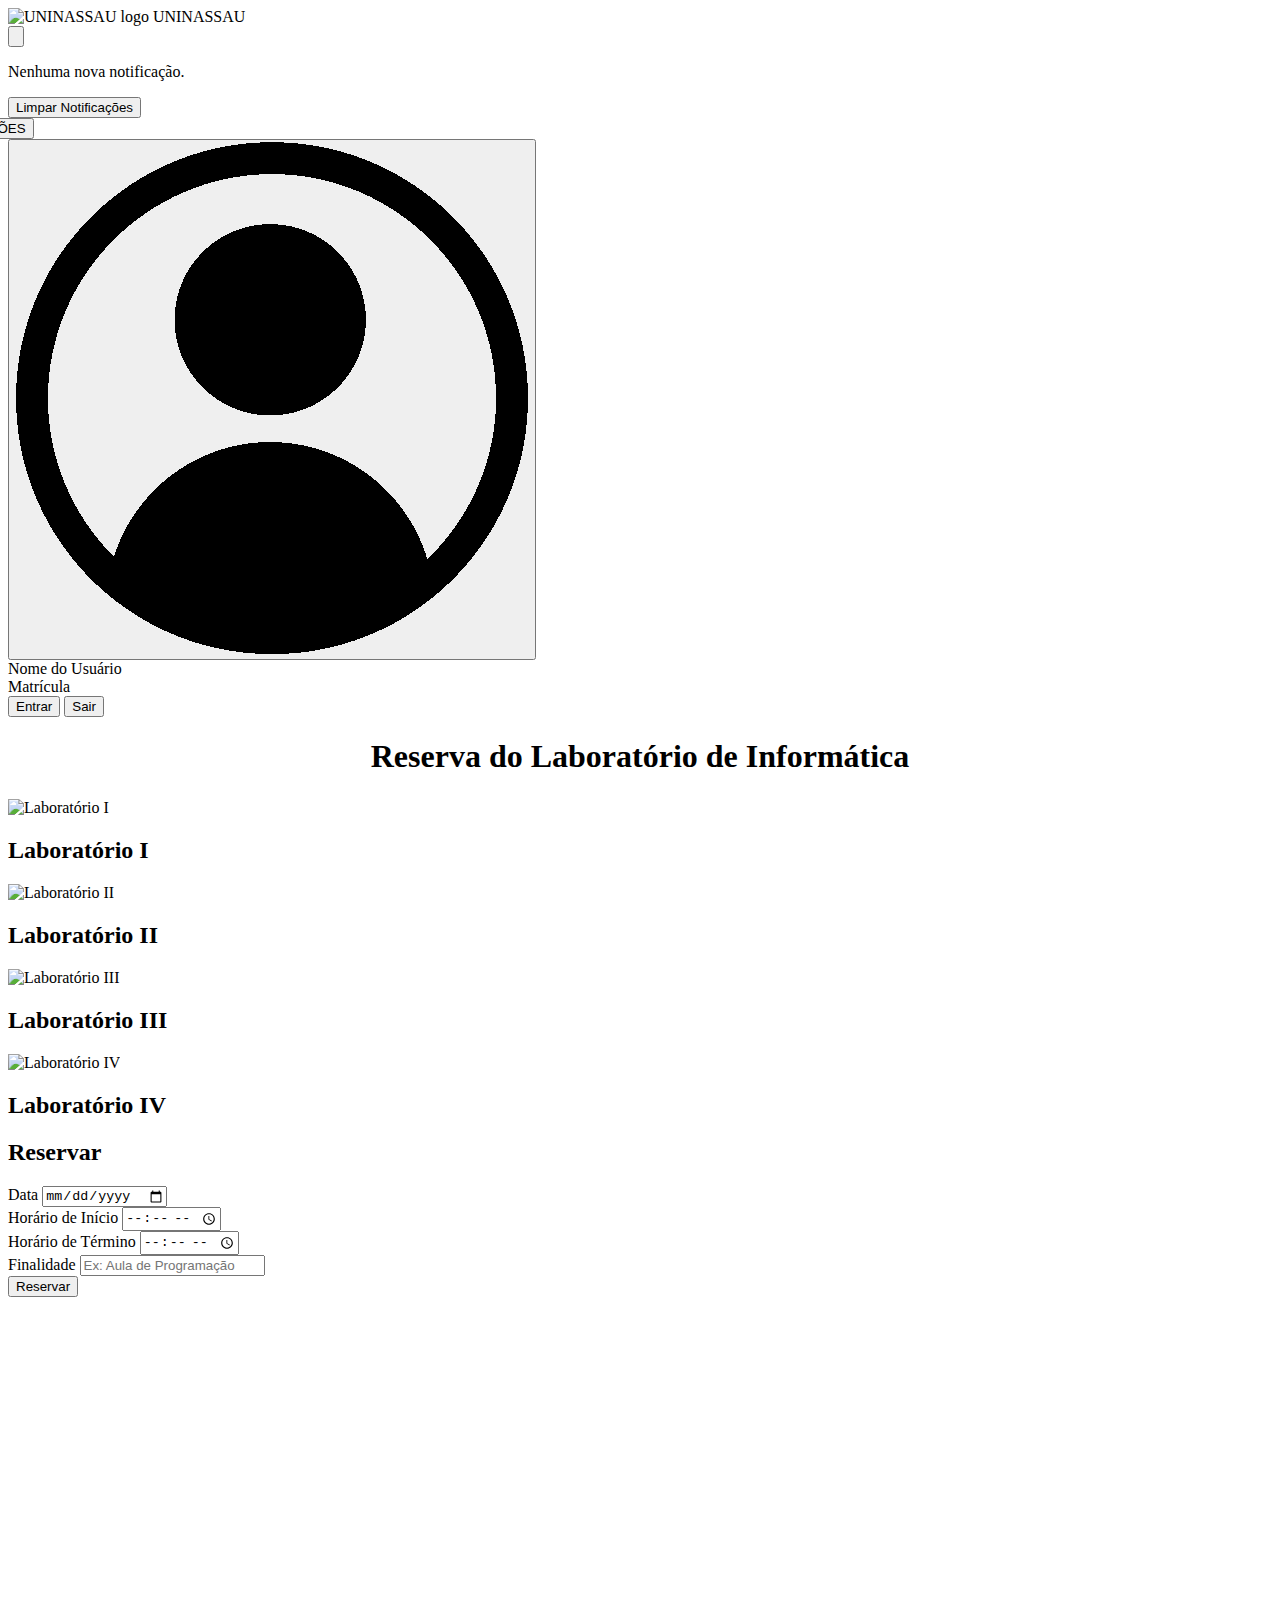
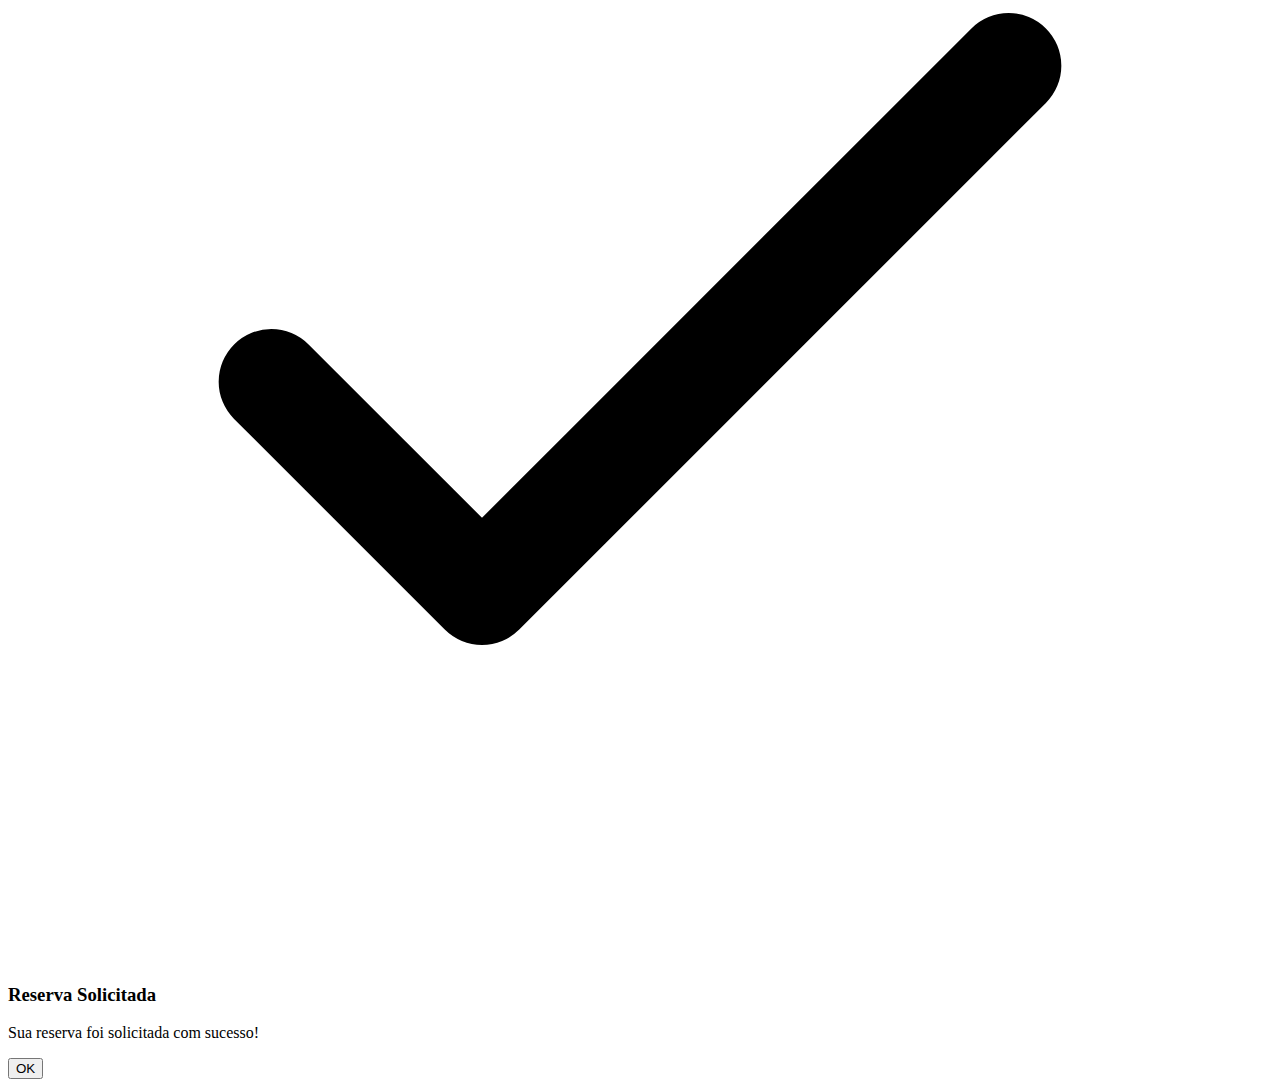
==== home/home.html @ 062c2879 "Add files via upload" ====
<!DOCTYPE html>
<html lang="pt-br">

<head>
    <meta charset="UTF-8">
    <meta name="viewport" content="width=device-width, initial-scale=1.0">
    <title>RESERVA LABORATÓRIO DE INFORMÁTICA</title>
    <link rel="shortcut icon" href="https://logo.uninassau.edu.br/img/svg/favicon_uninassau.svg" type="icon">
    <link href="https://cdn.jsdelivr.net/npm/tailwindcss@2.2.19/dist/tailwind.min.css" rel="stylesheet">
    <link rel="stylesheet" href="./home.css">
</head>

<body class="min-h-screen bg-gray-50">
    <header class="bg-white shadow">
        <div class="max-w-7xl mx-auto px-4 sm:px-6 lg:px-8 py-4 flex items-center justify-between flex-wrap">
            <!-- Logo, Nome e Notificação -->
            <div class="flex items-center space-x-4">
                <img src="https://logo.uninassau.edu.br/img/svg/favicon_uninassau.svg" alt="UNINASSAU logo"
                    class="h-10 w-auto">
                <span class="text-xl font-bold">UNINASSAU</span>
                <!-- Símbolo de Notificação -->
                <div class="relative">
                    <button id="notification-button" class="relative text-gray-700 focus:outline-none">
                        <svg xmlns="http://www.w3.org/2000/svg" class="h-7 w-7" fill="none" viewBox="0 0 24 24"
                            stroke="currentColor">
                            <path stroke-linecap="round" stroke-linejoin="round" stroke-width="2"
                                d="M15 17h5l-1.405-1.405A2.032 2.032 0 0118 14.158V11a6.002 6.002 0 00-4-5.659V4a2 2 0 10-4 0v1.341C7.67 7.165 6 9.388 6 12v2.159c0 .538-.214 1.055-.595 1.437L4 17h5m0 0v1a3 3 0 006 0v-1m-6 0h6" />
                        </svg>
                        <!-- Contador de notificações -->
                        <span id="notification-count"
                            class="absolute top-0 right-0 inline-flex items-center justify-center px-1 py-0 text-xs leading-none text-white bg-red-600 rounded-full"></span>
                    </button>
                    <!-- Menu de Notificações -->
                    <div id="notification-menu"
                        class="absolute right-0 mt-2 w-56 bg-white border border-gray-300 rounded-lg shadow-lg hidden">
                        <div class="p-4">
                            <div id="notifications-list" class="text-gray-700">
                                <p>Nenhuma nova notificação.</p>
                            </div>
                            <button id="clear-notifications"
                                class="w-full mt-2 bg-red-500 text-white py-1 px-1 rounded-lg hover:bg-red-700">Limpar
                                Notificações</button>
                        </div>
                    </div>
                </div>
            </div>
            <!-- Navegação -->
            <nav class="flex flex-wrap space-x-4 md:space-x-8 mt-4 md:mt-0" id="nav-menu">
                <button class="font-medium text-blue-600 border-b-2 border-blue-600 pb-2">RESERVAR</button>
                <button class="font-medium text-gray-500 hover:text-blue-600 transition-colors">SOLICITAÇÕES</button>
                <button id="btn-pedidos"
                    class="font-medium text-gray-500 hover:text-blue-600 transition-colors">PEDIDOS</button>
            </nav>
            <!-- Perfil do Usuário -->
            <div class="relative">
                <button id="profile-button" class="flex items-center space-x-2 text-gray-700">
                    <img src="./img/log.png" alt="Profile Icon" class="h-10 w-10 rounded-full">
                </button>
                <!-- Menu Suspenso -->
                <div id="profile-menu"
                    class="absolute right-0 mt-2 w-max bg-white border border-gray-300 rounded-lg shadow-lg hidden">
                    <div class="px-4 py-2 text-gray-800">
                        <div id="user-name" class="font-medium text-base md:text-lg">Nome do Usuário</div>
                        <div id="user-matricula" class="text-sm text-gray-500">Matrícula</div>
                    </div>
                    <button id="login-button"
                        class="w-full text-left px-4 py-2 text-red-600 hover:bg-gray-100">Entrar</button>
                    <button id="logout-button"
                        class="w-full text-left px-4 py-2 text-red-600 hover:bg-gray-100">Sair</button>
                </div>
            </div>
        </div>
    </header>

    <main class="max-w-7xl mx-auto px-4 sm:px-6 lg:px-8 py-8" id="main-content">
        <!-- Conteúdo principal aqui -->
    </main>

    <script src="./home.js"></script>
</body>

</html>
---- home/home.css ----
h1 {
    text-align: center;
    margin-bottom: 1.5rem;
}

#nav-menu {
    margin-left: -180px;
    /* Ajuste o valor conforme necessário */
}

@media (max-width: 720px) {
    #nav-menu {
        margin-left: 0px;
        /* Ajuste o valor conforme necessário */
    }

    .centralizar {
        margin-left: auto;
        margin-right: auto;
        width: fit-content;
        /* Ajusta a largura ao conteúdo */
    }
}
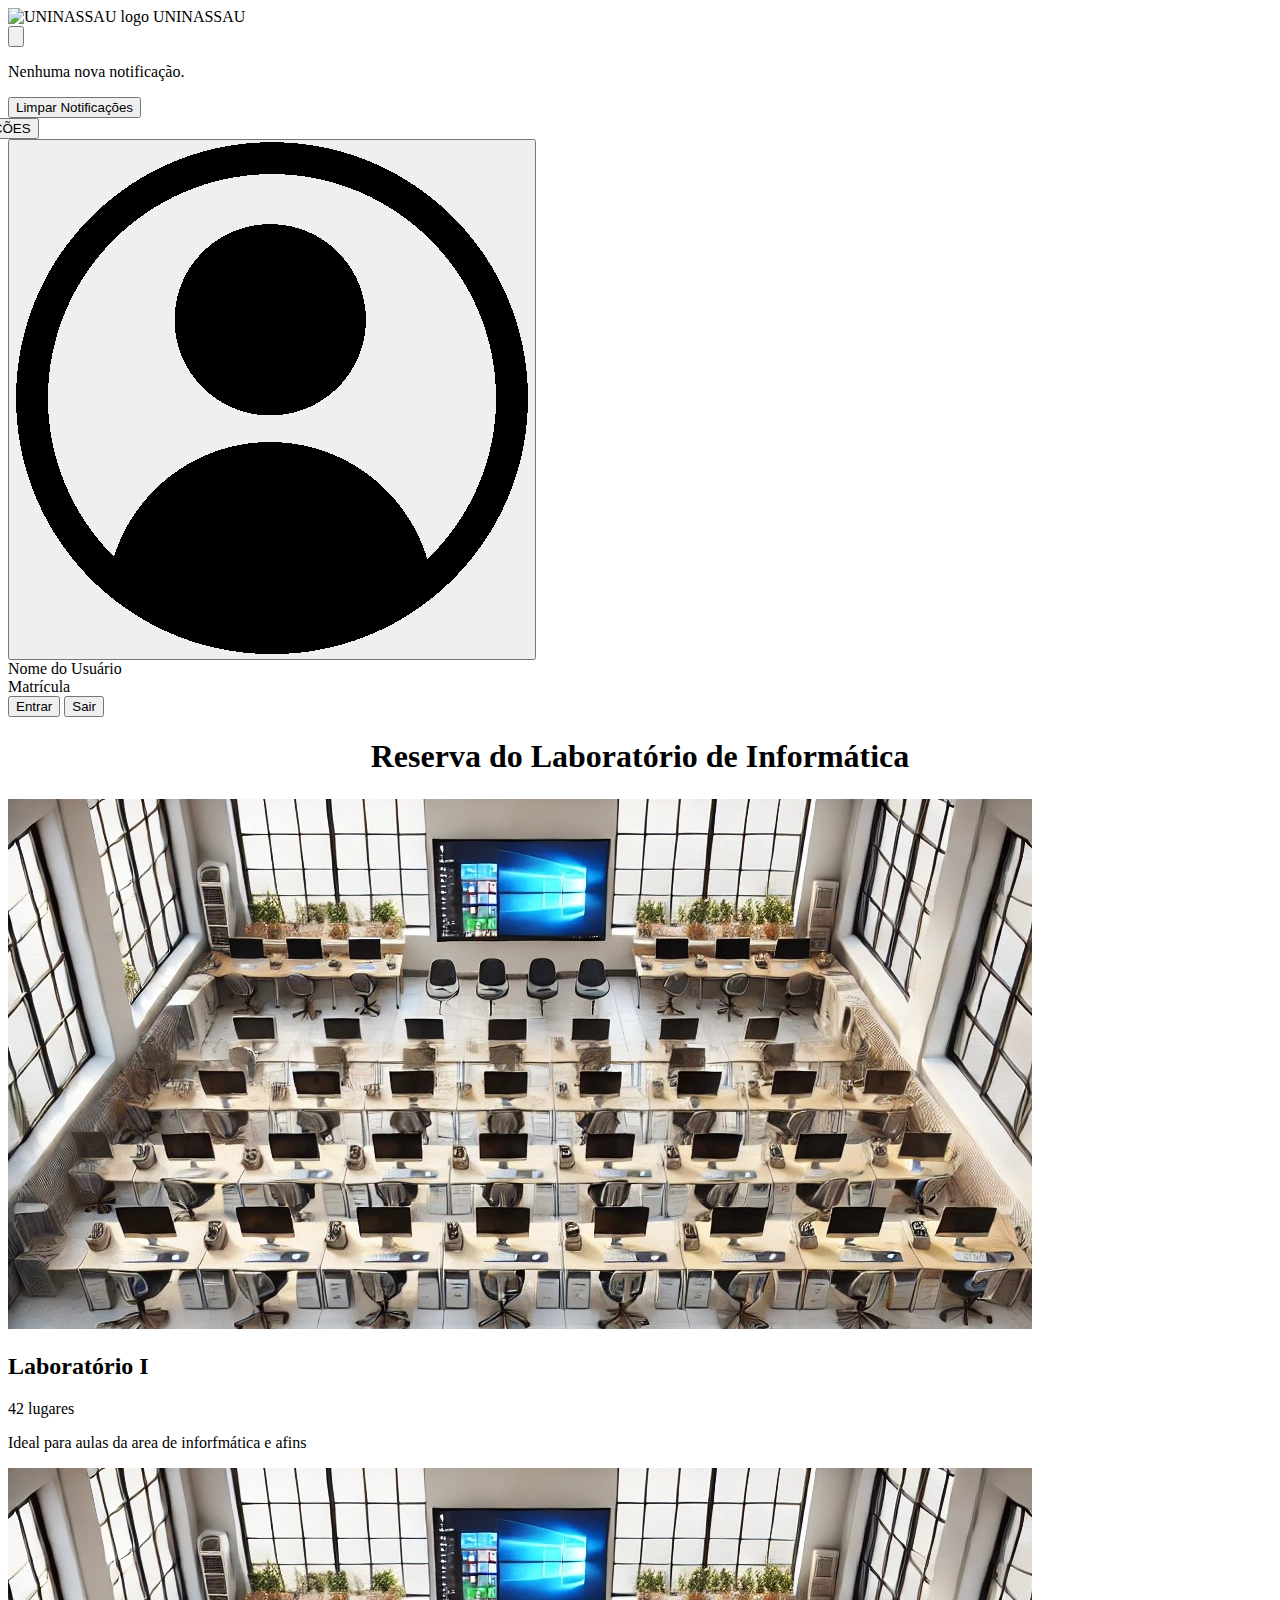
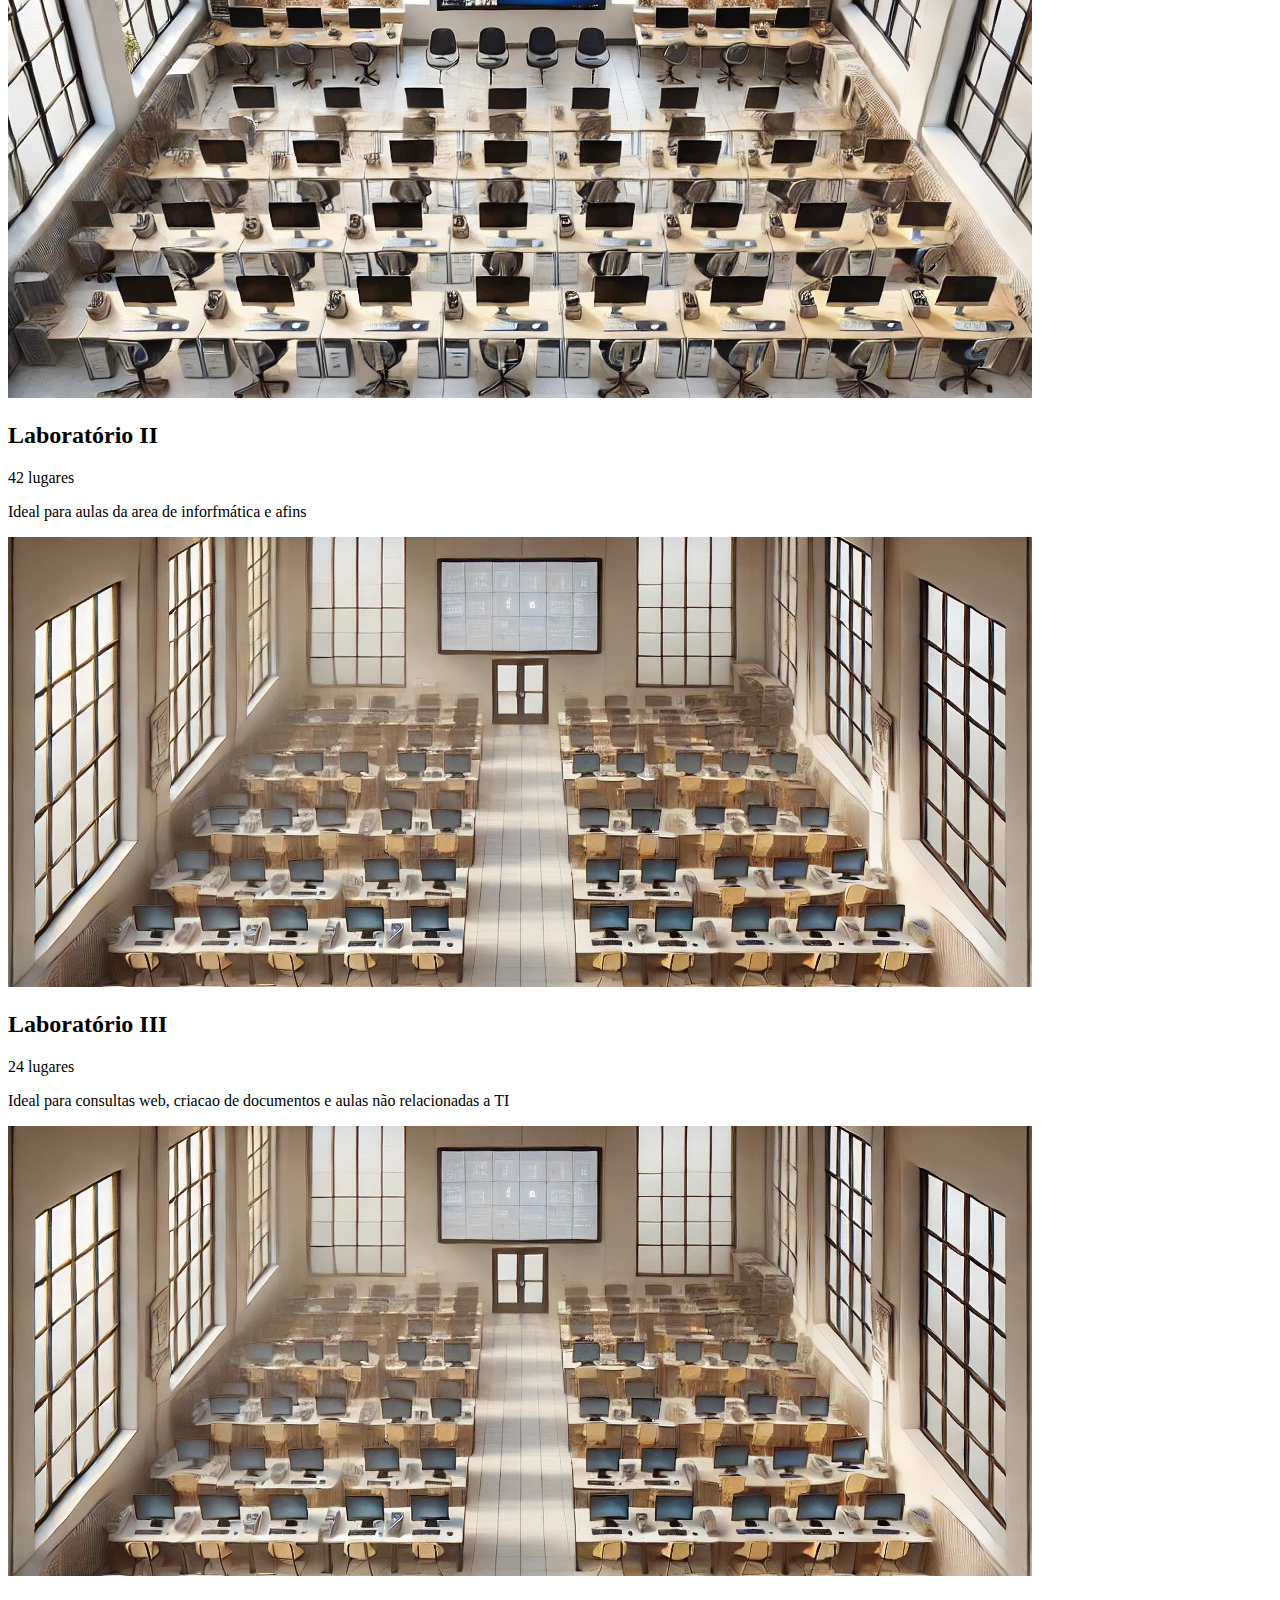
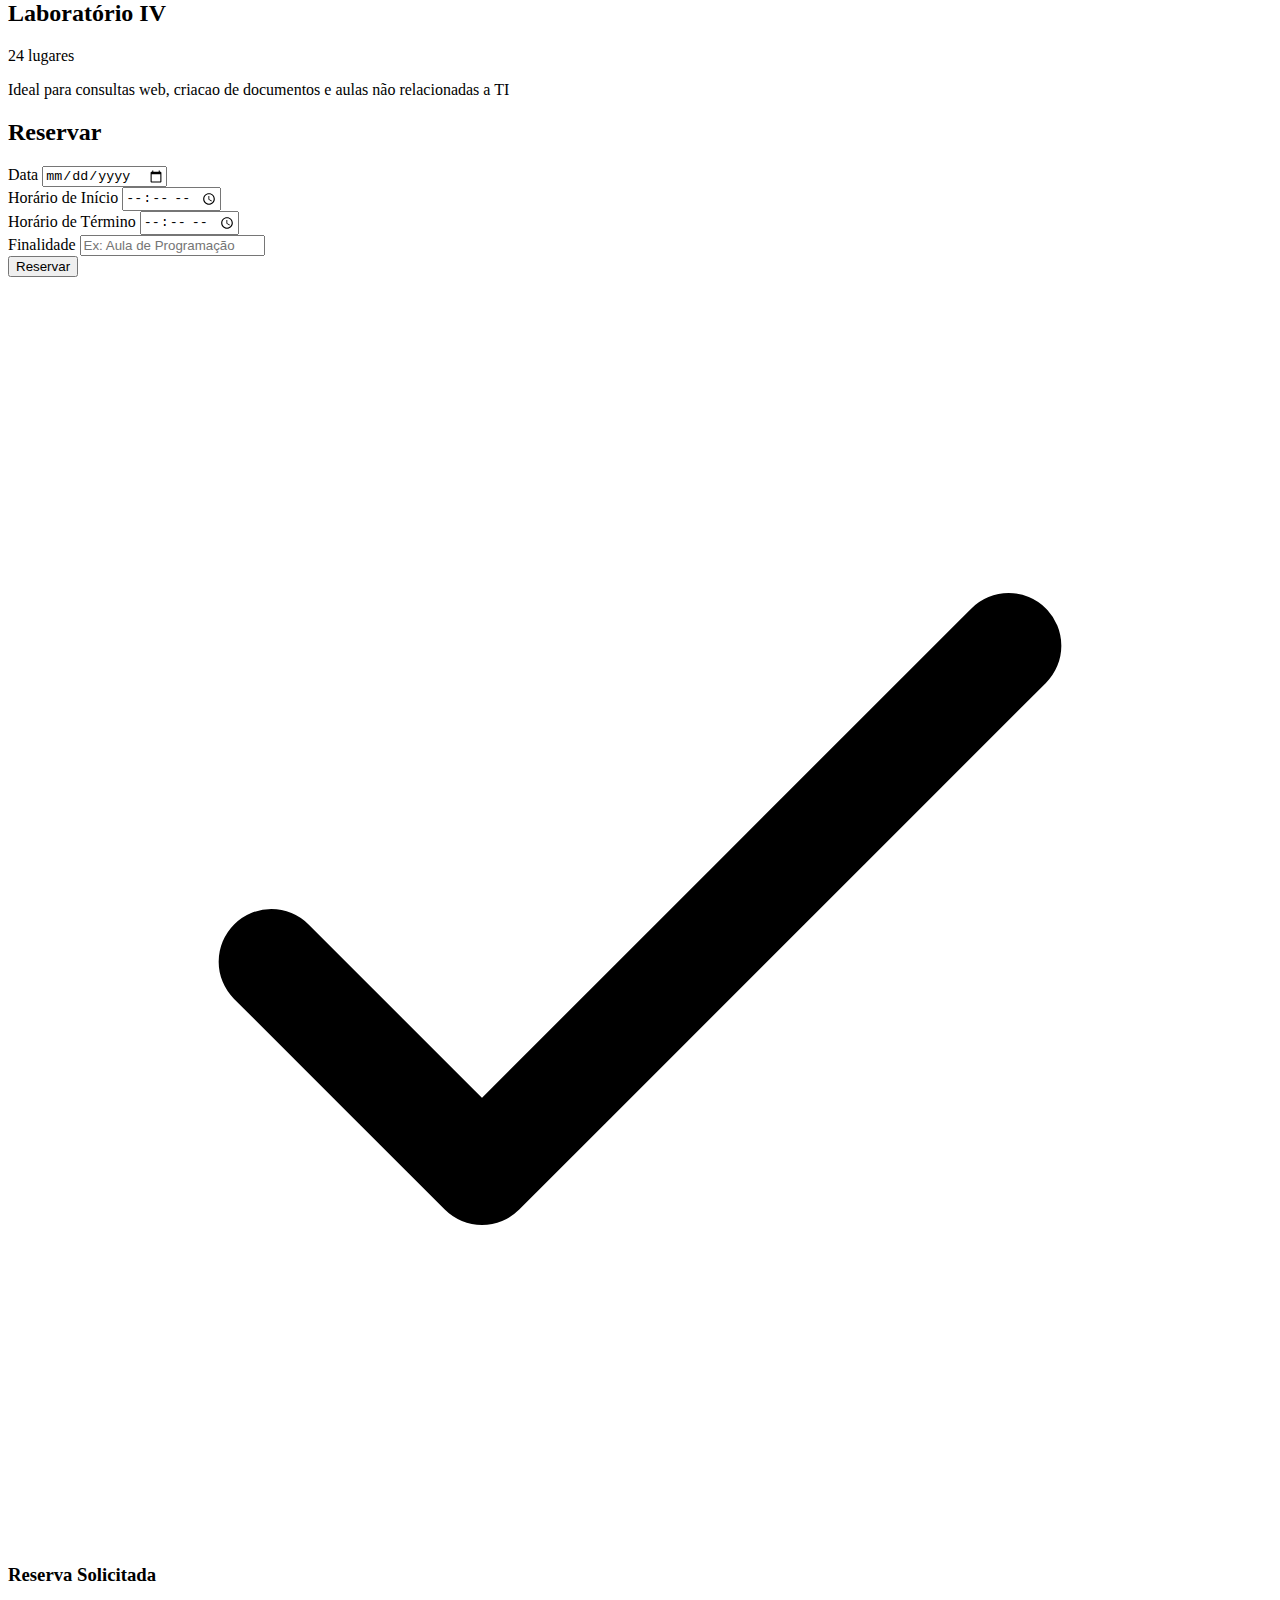
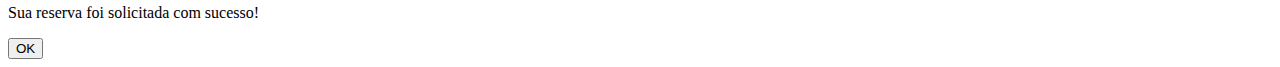
==== commit a0e6a4ea: "Add files via upload" ====
--- a/home/home.html
+++ b/home/home.html
@@ -1,5 +1,5 @@
 <!DOCTYPE html>
-<html lang="pt-br">
+<html lang="pt-BR" data-theme="light">
 
 <head>
     <meta charset="UTF-8">
@@ -7,6 +7,7 @@
     <title>RESERVA LABORATÓRIO DE INFORMÁTICA</title>
     <link rel="shortcut icon" href="https://logo.uninassau.edu.br/img/svg/favicon_uninassau.svg" type="icon">
     <link href="https://cdn.jsdelivr.net/npm/tailwindcss@2.2.19/dist/tailwind.min.css" rel="stylesheet">
+    <link rel="stylesheet" href="https://cdn.jsdelivr.net/npm/bootstrap-icons@1.11.3/font/bootstrap-icons.min.css">
     <link rel="stylesheet" href="./home.css">
 </head>
 
--- a/home/home.css
+++ b/home/home.css
@@ -4,11 +4,11 @@
 }
 
 #nav-menu {
-    margin-left: -180px;
+    margin-left: -175px;
     /* Ajuste o valor conforme necessário */
 }
 
-@media (max-width: 720px) {
+@media (max-width: 728px) {
     #nav-menu {
         margin-left: 0px;
         /* Ajuste o valor conforme necessário */
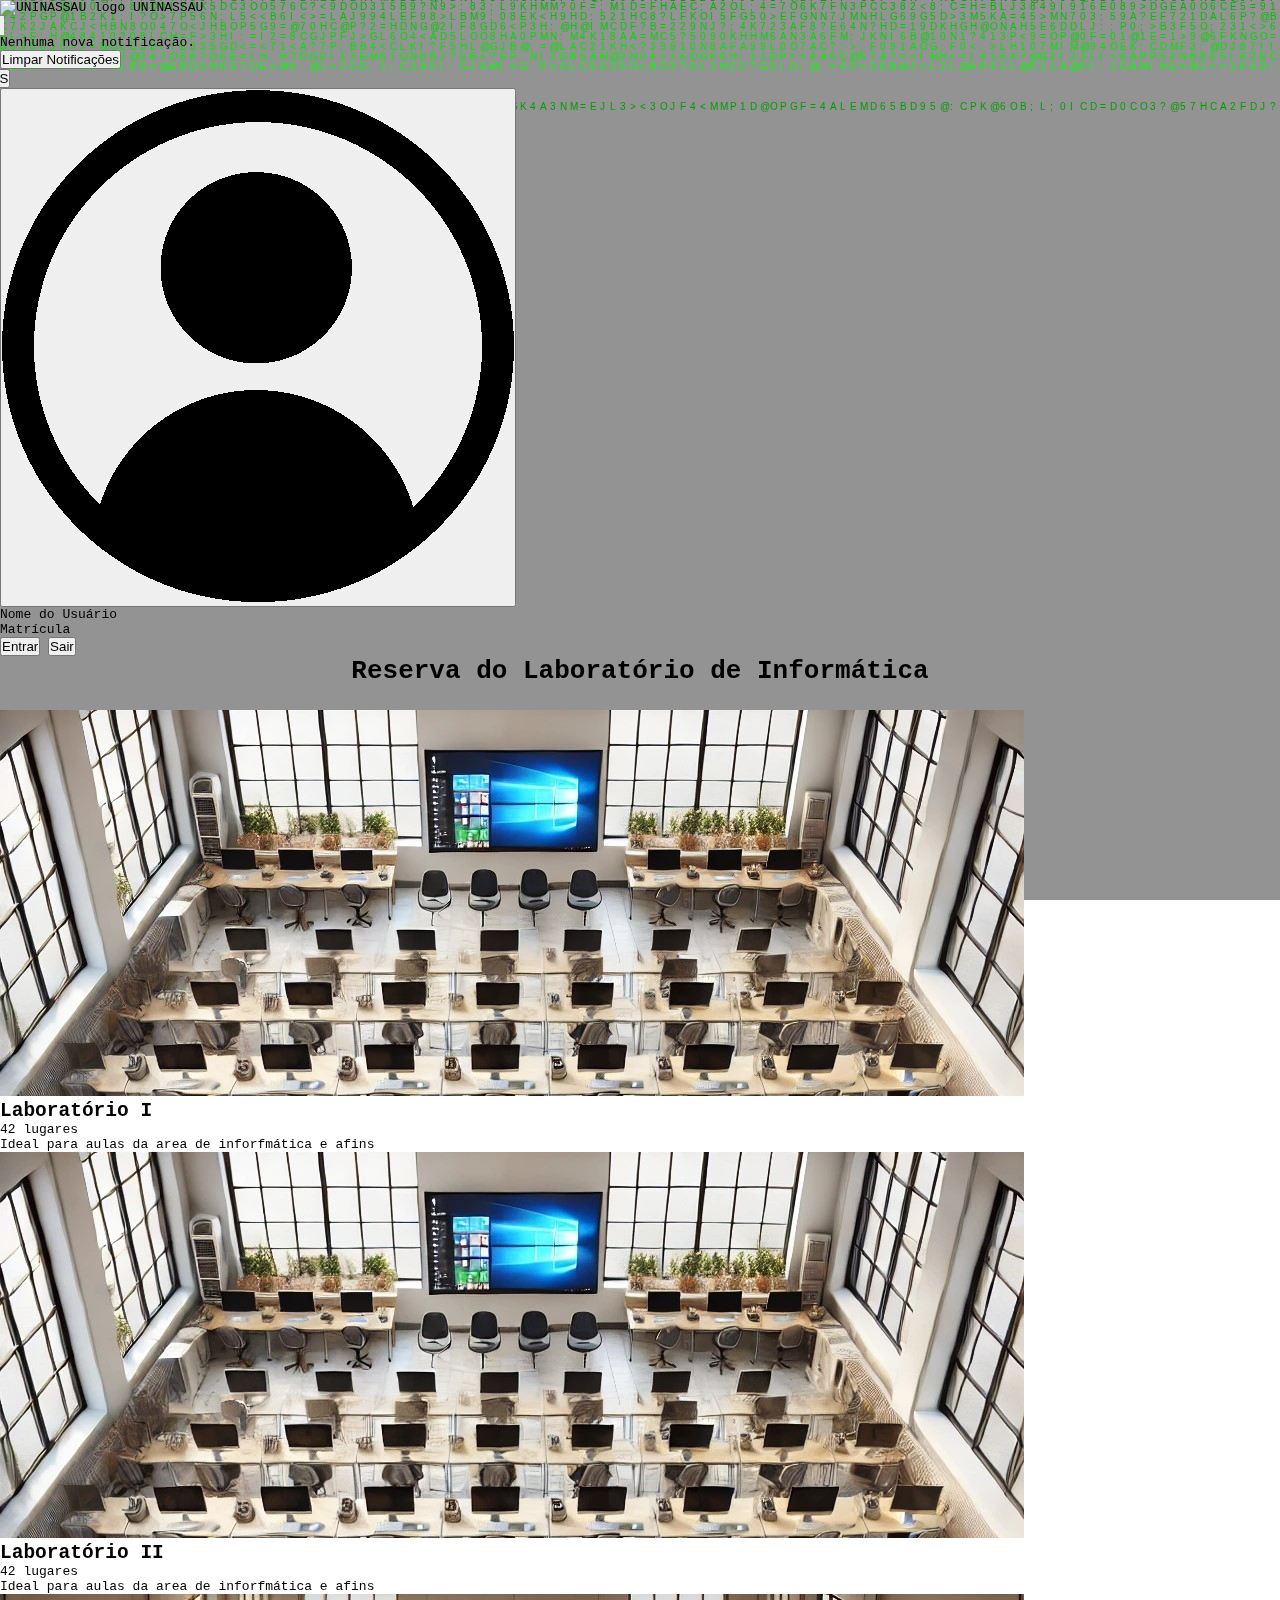
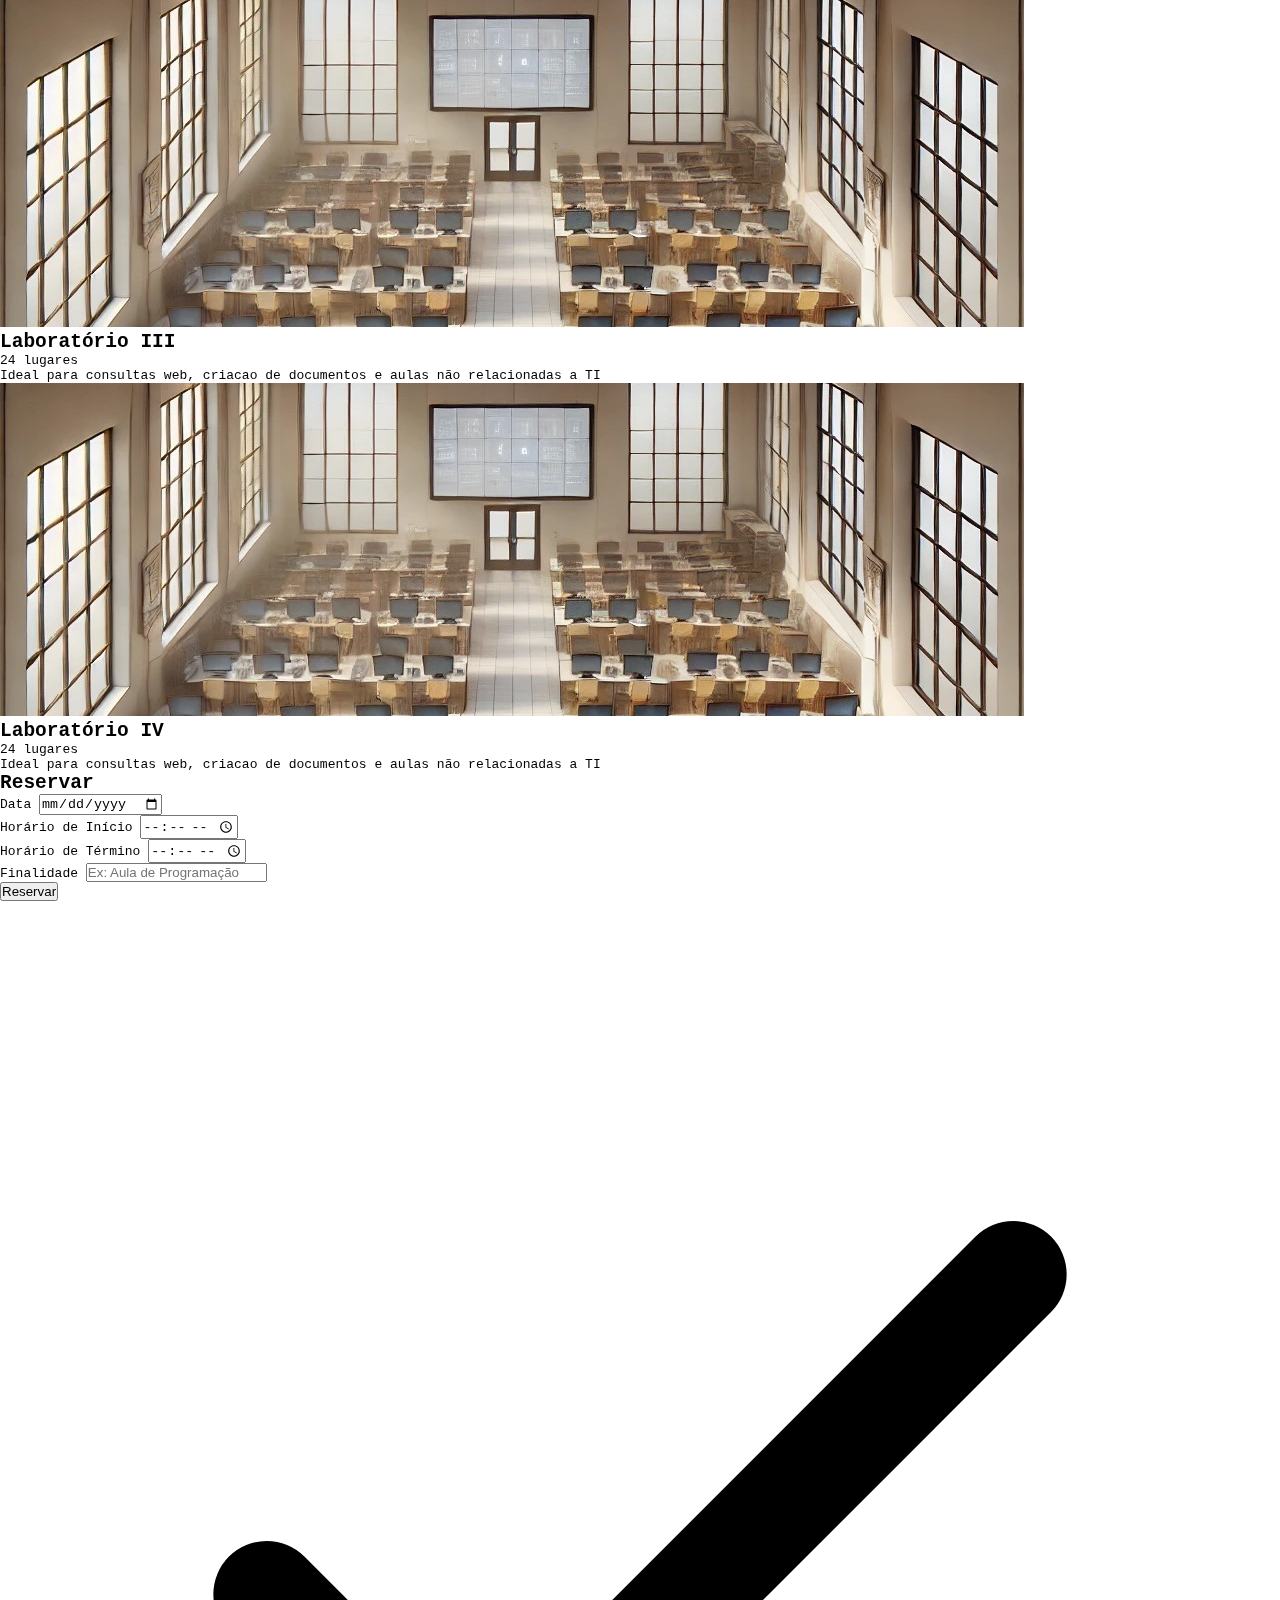
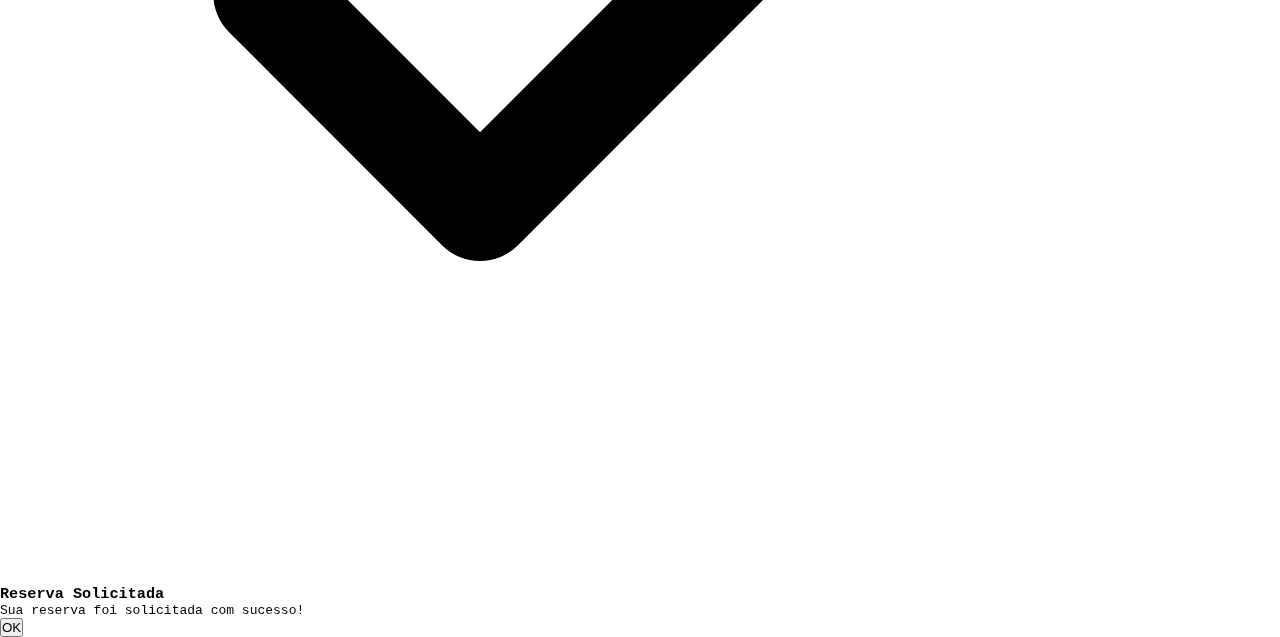
==== commit 43f5b1c7: "Add files via upload" ====
--- a/home/home.html
+++ b/home/home.html
@@ -4,7 +4,7 @@
 <head>
     <meta charset="UTF-8">
     <meta name="viewport" content="width=device-width, initial-scale=1.0">
-    <title>RESERVA LABORATÓRIO DE INFORMÁTICA</title>
+    <title>||Reserva laboratório de infornática||</title>
     <link rel="shortcut icon" href="https://logo.uninassau.edu.br/img/svg/favicon_uninassau.svg" type="icon">
     <link href="https://cdn.jsdelivr.net/npm/tailwindcss@2.2.19/dist/tailwind.min.css" rel="stylesheet">
     <link rel="stylesheet" href="https://cdn.jsdelivr.net/npm/bootstrap-icons@1.11.3/font/bootstrap-icons.min.css">
@@ -12,6 +12,7 @@
 </head>
 
 <body class="min-h-screen bg-gray-50">
+    <canvas id="canvas"></canvas>
     <header class="bg-white shadow">
         <div class="max-w-7xl mx-auto px-4 sm:px-6 lg:px-8 py-4 flex items-center justify-between flex-wrap">
             <!-- Logo, Nome e Notificação -->
--- a/home/home.css
+++ b/home/home.css
@@ -1,3 +1,40 @@
+* {
+    margin: 0;
+    padding: 0;
+    box-sizing: border-box;
+}
+
+body {
+    margin: 0;
+    padding: 0;
+    width: 100%;
+    height: 100%;
+    position: relative;
+    /* Necessário para o posicionamento do canvas */
+    font-family: monospace;
+}
+
+#canvas {
+    position: fixed;
+    /* Mantém o canvas fixo em relação à janela */
+    top: 0;
+    left: 0;
+    width: 100%;
+    height: 100%;
+    z-index: -1;
+    /* Coloca o canvas atrás do conteúdo */
+}
+
+.content {
+    position: relative;
+    /* Permite que o conteúdo fique na frente do canvas */
+    z-index: 1;
+    /* Para garantir que o conteúdo fique acima do canvas */
+    padding: 20px;
+    color: white;
+    /* Para melhor contraste */
+}
+
 h1 {
     text-align: center;
     margin-bottom: 1.5rem;
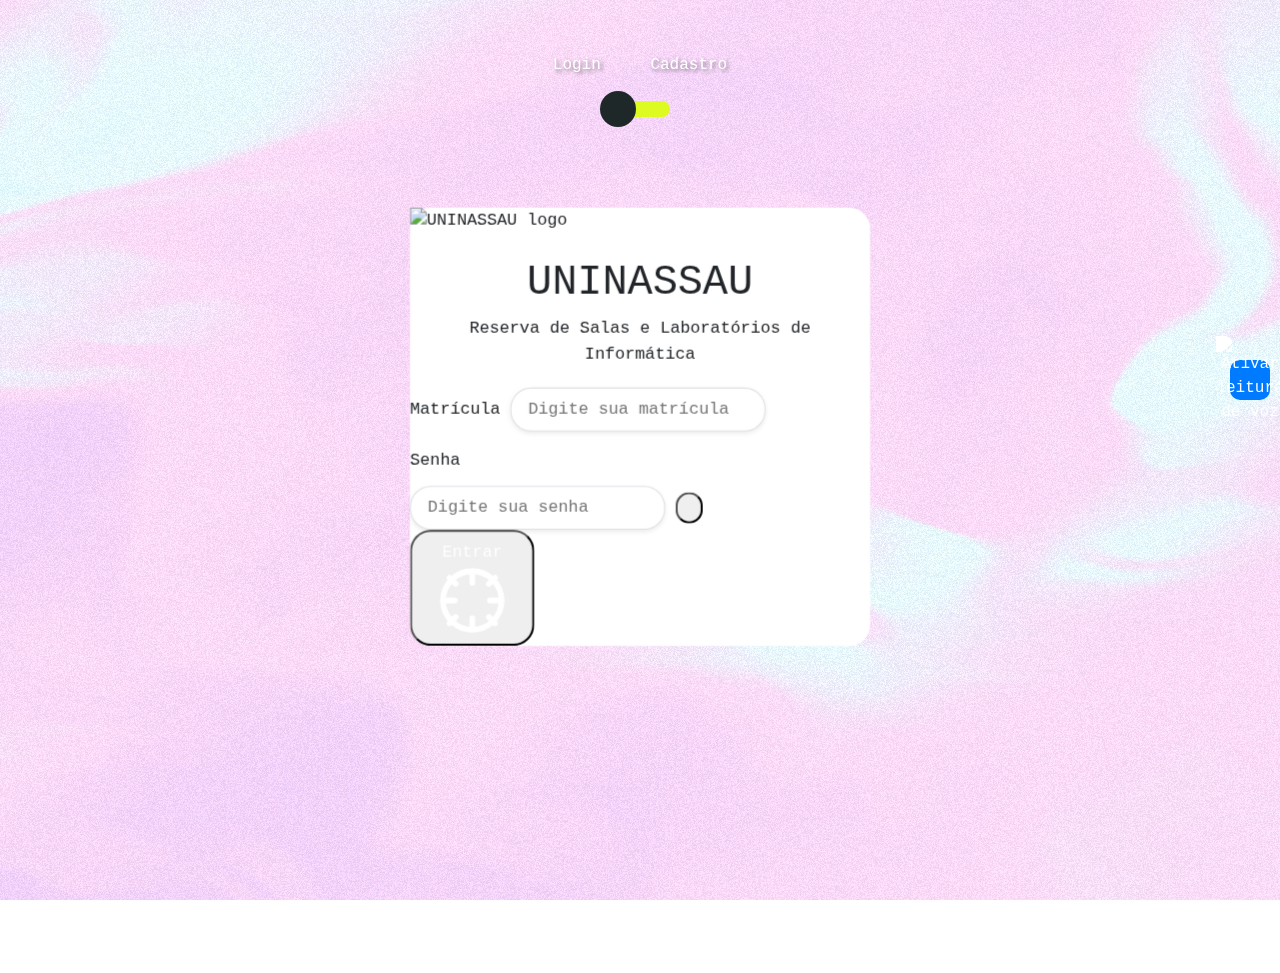
==== commit c60286a0: "Add files via upload" ====
--- a/home/home.html
+++ b/home/home.html
@@ -1,5 +1,5 @@
 <!DOCTYPE html>
-<html lang="pt-BR" data-theme="light">
+<html lang="pt-BR">
 
 <head>
     <meta charset="UTF-8">
@@ -7,23 +7,23 @@
     <title>||Reserva laboratório de infornática||</title>
     <link rel="shortcut icon" href="https://logo.uninassau.edu.br/img/svg/favicon_uninassau.svg" type="icon">
     <link href="https://cdn.jsdelivr.net/npm/tailwindcss@2.2.19/dist/tailwind.min.css" rel="stylesheet">
-    <link rel="stylesheet" href="https://cdn.jsdelivr.net/npm/bootstrap-icons@1.11.3/font/bootstrap-icons.min.css">
     <link rel="stylesheet" href="./home.css">
 </head>
 
-<body class="min-h-screen bg-gray-50">
-    <canvas id="canvas"></canvas>
+<body class="min-h-screen">
+    <div id="bg-container"></div>
     <header class="bg-white shadow">
         <div class="max-w-7xl mx-auto px-4 sm:px-6 lg:px-8 py-4 flex items-center justify-between flex-wrap">
-            <!-- Logo, Nome e Notificação -->
+            <!-- Logo e Notificação -->
             <div class="flex items-center space-x-4">
                 <img src="https://logo.uninassau.edu.br/img/svg/favicon_uninassau.svg" alt="UNINASSAU logo"
                     class="h-10 w-auto">
                 <span class="text-xl font-bold">UNINASSAU</span>
                 <!-- Símbolo de Notificação -->
-                <div class="relative">
+                <div class="relative" tabindex="1">
+                    <label class="sr-only">Notificações</label>
                     <button id="notification-button" class="relative text-gray-700 focus:outline-none">
-                        <svg xmlns="http://www.w3.org/2000/svg" class="h-7 w-7" fill="none" viewBox="0 0 24 24"
+                        <svg xmlns="http://www.w3.org/2000/svg" class="h-8 w-8" fill="none" viewBox="0 0 24 24"
                             stroke="currentColor">
                             <path stroke-linecap="round" stroke-linejoin="round" stroke-width="2"
                                 d="M15 17h5l-1.405-1.405A2.032 2.032 0 0118 14.158V11a6.002 6.002 0 00-4-5.659V4a2 2 0 10-4 0v1.341C7.67 7.165 6 9.388 6 12v2.159c0 .538-.214 1.055-.595 1.437L4 17h5m0 0v1a3 3 0 006 0v-1m-6 0h6" />
@@ -34,13 +34,13 @@
                     </button>
                     <!-- Menu de Notificações -->
                     <div id="notification-menu"
-                        class="absolute right-0 mt-2 w-56 bg-white border border-gray-300 rounded-lg shadow-lg hidden">
+                        class="absolute right-0 mt-2 w-56 bg-white border border-gray-300 bordas-redondas shadow-lg hidden">
                         <div class="p-4">
                             <div id="notifications-list" class="text-gray-700">
                                 <p>Nenhuma nova notificação.</p>
                             </div>
                             <button id="clear-notifications"
-                                class="w-full mt-2 bg-red-500 text-white py-1 px-1 rounded-lg hover:bg-red-700">Limpar
+                                class="w-full mt-2 bg-red-500 text-white py-1 px-1 bordas-redondas hover:bg-red-700">Limpar
                                 Notificações</button>
                         </div>
                     </div>
@@ -48,37 +48,55 @@
             </div>
             <!-- Navegação -->
             <nav class="flex flex-wrap space-x-4 md:space-x-8 mt-4 md:mt-0" id="nav-menu">
-                <button class="font-medium text-blue-600 border-b-2 border-blue-600 pb-2">RESERVAR</button>
-                <button class="font-medium text-gray-500 hover:text-blue-600 transition-colors">SOLICITAÇÕES</button>
+                <button class="font-medium font-bold text-blue-600 border-b-2 border-blue-600 pb-2 bordas-redondas px-2 bg-blue-100"
+                    tabindex="2">RESERVAR</button>
+                <button class="font-medium font-bold text-gray-500 hover:text-blue-600 transition-colors bordas-redondas"
+                    tabindex="3">SOLICITAÇÕES</button>
                 <button id="btn-pedidos"
-                    class="font-medium text-gray-500 hover:text-blue-600 transition-colors">PEDIDOS</button>
+                    class="font-medium font-bold text-gray-500 hover:text-blue-600 transition-colors bordas-redondas"
+                    tabindex="4">ADMINISTRAÇÃO</button>
             </nav>
             <!-- Perfil do Usuário -->
-            <div class="relative">
+            <div class="relative" tabindex="5">
+                <label class="sr-only">Perfil</label>
                 <button id="profile-button" class="flex items-center space-x-2 text-gray-700">
-                    <img src="./img/log.png" alt="Profile Icon" class="h-10 w-10 rounded-full">
+                    <img src="https://reserva-lab-nassau.s3.amazonaws.com/logo.png" alt="Profile Icon" class="w-10 rounded-full">
                 </button>
                 <!-- Menu Suspenso -->
                 <div id="profile-menu"
-                    class="absolute right-0 mt-2 w-max bg-white border border-gray-300 rounded-lg shadow-lg hidden">
+                    class="absolute right-0 mt-2 w-max bg-white border border-gray-300 bordas-redondas shadow-lg hidden">
                     <div class="px-4 py-2 text-gray-800">
                         <div id="user-name" class="font-medium text-base md:text-lg">Nome do Usuário</div>
                         <div id="user-matricula" class="text-sm text-gray-500">Matrícula</div>
                     </div>
                     <button id="login-button"
-                        class="w-full text-left px-4 py-2 text-red-600 hover:bg-gray-100">Entrar</button>
+                        class="w-full text-left px-4 py-2 text-blue-600 bordas-redondas hover:bg-blue-100">Entrar</button>
                     <button id="logout-button"
-                        class="w-full text-left px-4 py-2 text-red-600 hover:bg-gray-100">Sair</button>
+                        class="w-full text-left px-4 py-2 text-red-600 bordas-redondas hover:bg-red-100">Sair</button>
                 </div>
             </div>
         </div>
     </header>
 
+    <div vw class="enabled">
+        <div vw-access-button class="active"></div>
+        <div vw-plugin-wrapper>
+            <div class="vw-plugin-top-wrapper"></div>
+        </div>
+    </div>
+    <div class="accessibility-container">
+        <button id="soundButton" class="accessibility-button" aria-label="Ativar leitura em voz alta">
+            <img src="https://reserva-lab-nassau.s3.amazonaws.com/alto_falante.png">
+        </button>
+    </div>
+
     <main class="max-w-7xl mx-auto px-4 sm:px-6 lg:px-8 py-8" id="main-content">
         <!-- Conteúdo principal aqui -->
     </main>
 
+<script src="../js//ChaosWavesBg.min.js"></script>
     <script src="./home.js"></script>
+    <script src="https://vlibras.gov.br/app/vlibras-plugin.js"></script>
 </body>
 
 </html>--- a/home/home.css
+++ b/home/home.css
@@ -1,60 +1,249 @@
-* {
-    margin: 0;
-    padding: 0;
-    box-sizing: border-box;
-}
-
-body {
-    margin: 0;
-    padding: 0;
-    width: 100%;
-    height: 100%;
-    position: relative;
-    /* Necessário para o posicionamento do canvas */
-    font-family: monospace;
-}
-
-#canvas {
+#bg-container {
     position: fixed;
-    /* Mantém o canvas fixo em relação à janela */
     top: 0;
     left: 0;
-    width: 100%;
-    height: 100%;
+    width: 100vw;
+    height: 100vh;
     z-index: -1;
-    /* Coloca o canvas atrás do conteúdo */
-}
-
-.content {
-    position: relative;
-    /* Permite que o conteúdo fique na frente do canvas */
-    z-index: 1;
-    /* Para garantir que o conteúdo fique acima do canvas */
-    padding: 20px;
-    color: white;
-    /* Para melhor contraste */
+}
+
+body {
+    font-family: monospace;
 }
 
 h1 {
     text-align: center;
     margin-bottom: 1.5rem;
+    text-shadow: 2px 2px 4px rgba(0, 0, 0, 0.5);
+}
+
+.sombra {
+    text-shadow: 2px 2px 4px rgba(0, 0, 0, 0.5);
+}
+
+.bordas-redondas {
+    border-radius: 20px;
+}
+
+.break-words {
+    word-wrap: break-word;
+    word-break: break-all;
+    overflow-wrap: break-word;
 }
 
 #nav-menu {
-    margin-left: -175px;
+    margin-left: -11%;
     /* Ajuste o valor conforme necessário */
 }
 
+#custom-modal {
+    z-index: 9999;
+}
+
+#notification-menu {
+    max-height: 400px;
+    overflow-y: auto;
+    z-index: 10;
+    /* Garante que o menu de notificações tenha prioridade */
+}
+
+#notifications-list {
+    max-height: 300px;
+    overflow-y: auto;
+    padding-right: 10px;
+}
+
+.input-date-specific {
+    padding: 0rem 0.5rem;
+    border: 1px solid #ccc;
+    border-radius: 0.3rem;
+    height: 2.1rem;
+    line-height: 1.5;
+    width: 100%;
+    font-size: 0.8rem;
+    color: #4a5568;
+    position: relative;
+    z-index: -1;
+    /* Garante que o campo de data fique abaixo das notificações */
+}
+
+.input-date-specific:focus {
+    border-color: #4a90e2;
+    outline: none;
+    box-shadow: 0 0 0 0.2rem rgba(74, 130, 202, 0.25);
+}
+
+.bg-dynamicContent {
+    background: #c3f9f6c0;
+}
+
+.status-concluido {
+    color: #4DA6FF;
+}
+
+.status-utilizando {
+    color: #ffde93;
+}
+
+.bg-utilizando {
+    background-color: #ff8800;
+    /* Laranja suave */
+    color: #ffde93;
+    /* Cor do texto */
+}
+
+/* Customiza o estilo do checkbox */
+#professor:checked,
+#coordenador:checked,
+#funcionario:checked,
+#software_especifico:checked {
+    background-color: #2563eb;
+    border-color: transparent;
+}
+
+/* Estilo padrão para o checkbox */
+#professor,
+#coordenador,
+#funcionario,
+#software_especifico {
+    -webkit-appearance: none;
+    -moz-appearance: none;
+    appearance: none;
+    width: 20px;
+    height: 20px;
+    border: 2px solid #2563eb;
+    border-radius: 50%;
+    outline: none;
+    cursor: pointer;
+    display: inline-block;
+    position: relative;
+}
+
+/* Marca de verificação quando o checkbox está marcado */
+#professor:checked::before,
+#coordenador:checked::before,
+#funcionario:checked::before,
+#software_especifico:checked::before {
+    content: '';
+    position: absolute;
+    top: 3px;
+    left: 3px;
+    width: 10px;
+    height: 10px;
+    background-color: white;
+    border-radius: 50%;
+}
+
+.break-normal {
+    word-wrap: break-word;
+    /* Permite que palavras longas sejam quebradas */
+    overflow-wrap: break-word;
+    /* Para compatibilidade com navegadores modernos */
+}
+
+/* Animacoes dos botoes */
+.checkmark__circle {
+    stroke-dasharray: 166;
+    stroke-dashoffset: 166;
+    stroke-width: 2;
+    stroke-miterlimit: 10;
+    animation: stroke 0.6s cubic-bezier(0.65, 0, 0.45, 1) forwards;
+}
+
+.checkmark {
+    width: 56px;
+    height: 56px;
+    border-radius: 50%;
+    display: block;
+    stroke-width: 2;
+    stroke: #fff;
+    stroke-miterlimit: 10;
+    margin: 10% auto;
+    animation: fill .4s ease-in-out .4s forwards, scale .3s ease-in-out .9s both;
+}
+
+.checkmark__check {
+    transform-origin: 50% 50%;
+    stroke-dasharray: 48;
+    stroke-dashoffset: 48;
+    animation: stroke 0.3s cubic-bezier(0.65, 0, 0.45, 1) 0.8s forwards;
+}
+
+@keyframes stroke {
+    100% {
+        stroke-dashoffset: 0;
+    }
+}
+
+@keyframes scale {
+
+    0%,
+    100% {
+        transform: none;
+    }
+
+    50% {
+        transform: scale3d(1.1, 1.1, 1);
+    }
+}
+
+@keyframes fill {
+    100% {
+        box-shadow: inset 0px 0px 0px 30px transparent;
+        /* Manter fundo transparente por padrão */
+    }
+}
+
+.accessibility-container {
+    position: fixed;
+    top: 40%;
+    right: 10px;
+    display: flex;
+    flex-direction: column;
+    gap: 10px;
+}
+
+.accessibility-button {
+    width: 40px;
+    height: 40px;
+    background-color: #007bff;
+    border: none;
+    border-radius: 10px;
+    cursor: pointer;
+    display: flex;
+    align-items: center;
+    justify-content: center;
+    transition: background-color 0.3s;
+}
+
+.accessibility-button img {
+    filter: brightness(0) invert(1);
+}
+
+.accessibility-button:hover {
+    background-color: #002853;
+}
+
+.accessibility-button:focus {
+    outline: 2px solid #0056b3;
+}
+
+.highlight {
+    background-color: rgb(255, 255, 133);
+    color: black;
+}
+
+/* Menu mobile */
 @media (max-width: 728px) {
     #nav-menu {
-        margin-left: 0px;
+        margin-left: 1%;
         /* Ajuste o valor conforme necessário */
     }
-
-    .centralizar {
-        margin-left: auto;
-        margin-right: auto;
-        width: fit-content;
-        /* Ajusta a largura ao conteúdo */
+}
+
+/* Menu mobile */
+@media (max-width: 360px) {
+    #nav-menu {
+        margin-left: -16%;
     }
 }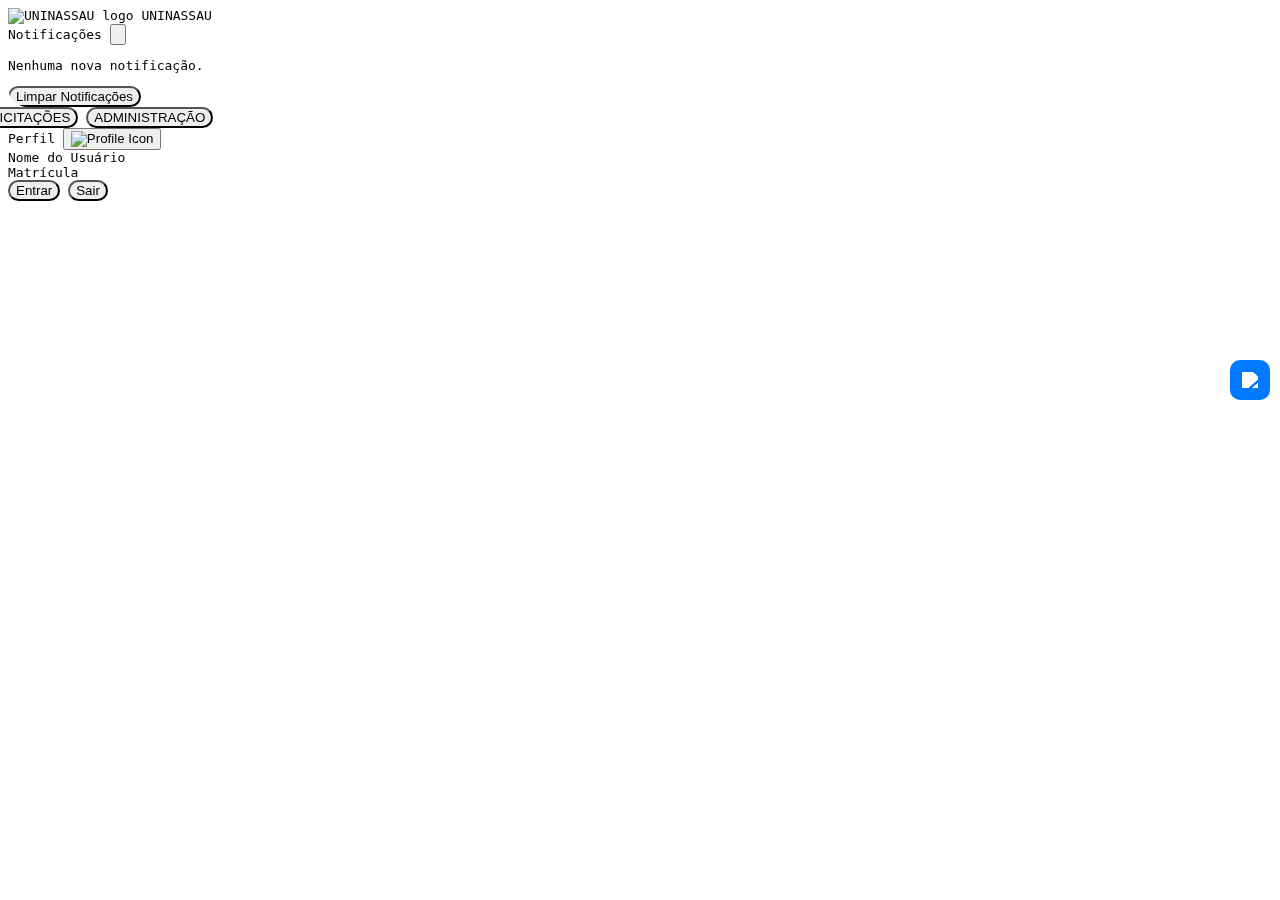
==== commit d10d4873: "Add files via upload" ====
--- a/home/home.html
+++ b/home/home.html
@@ -48,9 +48,11 @@
             </div>
             <!-- Navegação -->
             <nav class="flex flex-wrap space-x-4 md:space-x-8 mt-4 md:mt-0" id="nav-menu">
-                <button class="font-medium font-bold text-blue-600 border-b-2 border-blue-600 pb-2 bordas-redondas px-2 bg-blue-100"
+                <button
+                    class="font-medium font-bold text-blue-600 border-b-2 border-blue-600 pb-2 bordas-redondas px-2 bg-blue-100"
                     tabindex="2">RESERVAR</button>
-                <button class="font-medium font-bold text-gray-500 hover:text-blue-600 transition-colors bordas-redondas"
+                <button
+                    class="font-medium font-bold text-gray-500 hover:text-blue-600 transition-colors bordas-redondas"
                     tabindex="3">SOLICITAÇÕES</button>
                 <button id="btn-pedidos"
                     class="font-medium font-bold text-gray-500 hover:text-blue-600 transition-colors bordas-redondas"
@@ -60,7 +62,8 @@
             <div class="relative" tabindex="5">
                 <label class="sr-only">Perfil</label>
                 <button id="profile-button" class="flex items-center space-x-2 text-gray-700">
-                    <img src="https://reserva-lab-nassau.s3.amazonaws.com/logo.png" alt="Profile Icon" class="w-10 rounded-full">
+                    <img src="https://reserva-lab-nassau.s3.amazonaws.com/assets/logo.png" alt="Profile Icon"
+                        class="w-10 rounded-full">
                 </button>
                 <!-- Menu Suspenso -->
                 <div id="profile-menu"
@@ -86,7 +89,7 @@
     </div>
     <div class="accessibility-container">
         <button id="soundButton" class="accessibility-button" aria-label="Ativar leitura em voz alta">
-            <img src="https://reserva-lab-nassau.s3.amazonaws.com/alto_falante.png">
+            <img src="https://reserva-lab-nassau.s3.amazonaws.com/assets/alto_falante.png">
         </button>
     </div>
 
@@ -94,7 +97,7 @@
         <!-- Conteúdo principal aqui -->
     </main>
 
-<script src="../js//ChaosWavesBg.min.js"></script>
+    <script src="../js//ChaosWavesBg.min.js"></script>
     <script src="./home.js"></script>
     <script src="https://vlibras.gov.br/app/vlibras-plugin.js"></script>
 </body>
--- a/home/home.css
+++ b/home/home.css
@@ -14,11 +14,31 @@
 h1 {
     text-align: center;
     margin-bottom: 1.5rem;
-    text-shadow: 2px 2px 4px rgba(0, 0, 0, 0.5);
 }
 
 .sombra {
     text-shadow: 2px 2px 4px rgba(0, 0, 0, 0.5);
+}
+
+.texto-mancha {
+    background: linear-gradient(to right, black 96%, #00BFFF 4%); /* Mancha preta para azul */
+    background-size: 200%; /* Tamanho maior que o texto */
+    background-clip: text; /* Clipa o gradiente ao texto */
+    -webkit-background-clip: text; /* Suporte para WebKit */
+    color: transparent; /* Torna o texto transparente para mostrar o gradiente */
+    animation: passar-mancha 18s ease-in-out infinite; /* Animação suave */
+}
+
+@keyframes passar-mancha {
+    0% {
+        background-position: 200% 0; /* Começa fora da direita */
+    }
+    50% {
+        background-position: 0% 0; /* Mancha no centro */
+    }
+    100% {
+        background-position: -200% 0; /* Termina fora da esquerda */
+    }
 }
 
 .bordas-redondas {
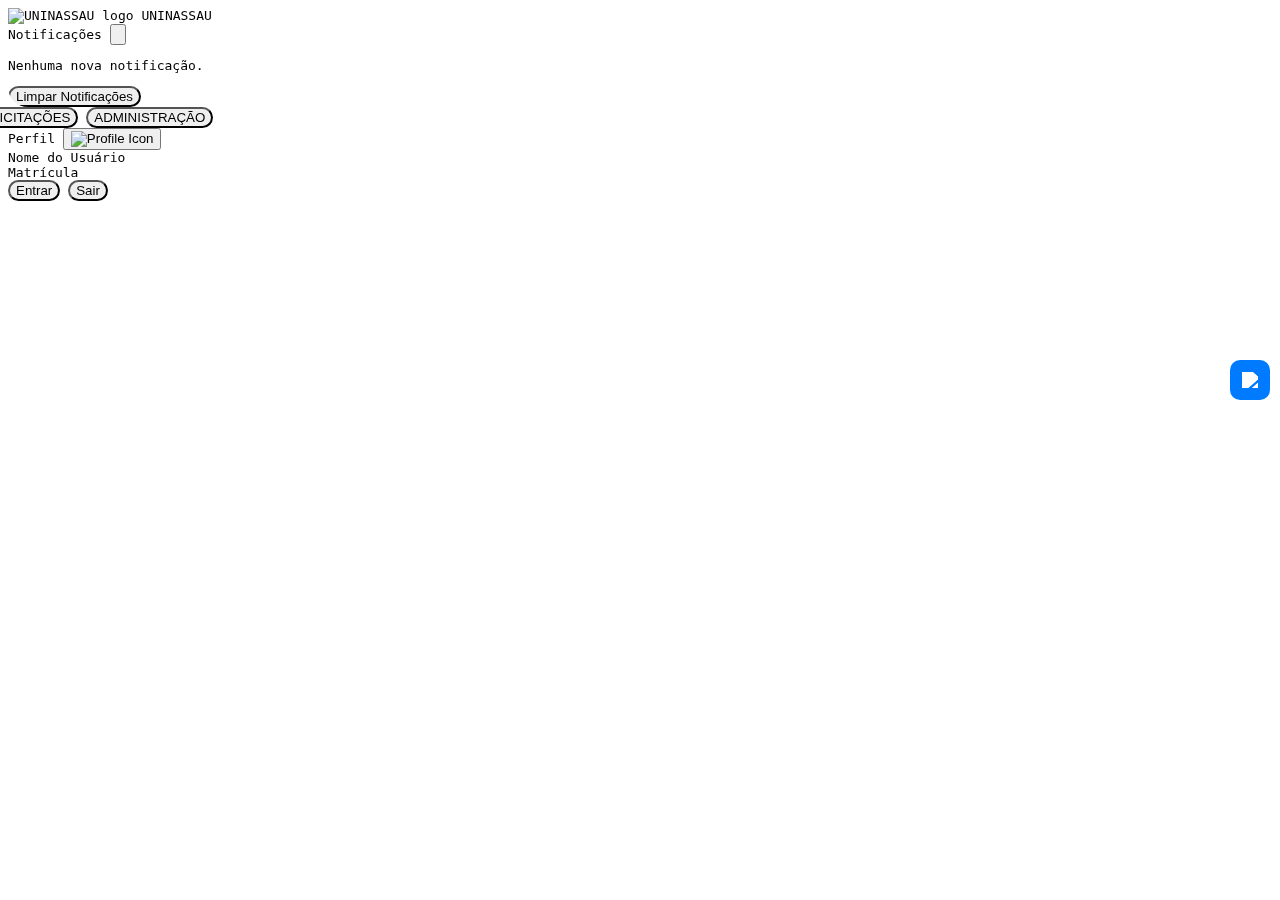
==== commit 68efb2d0: "Add files via upload" ====
--- a/home/home.html
+++ b/home/home.html
@@ -6,7 +6,7 @@
     <meta name="viewport" content="width=device-width, initial-scale=1.0">
     <title>||Reserva laboratório de infornática||</title>
     <link rel="shortcut icon" href="https://logo.uninassau.edu.br/img/svg/favicon_uninassau.svg" type="icon">
-    <link href="https://cdn.jsdelivr.net/npm/tailwindcss@2.2.19/dist/tailwind.min.css" rel="stylesheet">
+    <link rel="stylesheet" href="https://cdn.jsdelivr.net/npm/tailwindcss@2.2.19/dist/tailwind.min.css">
     <link rel="stylesheet" href="./home.css">
 </head>
 
